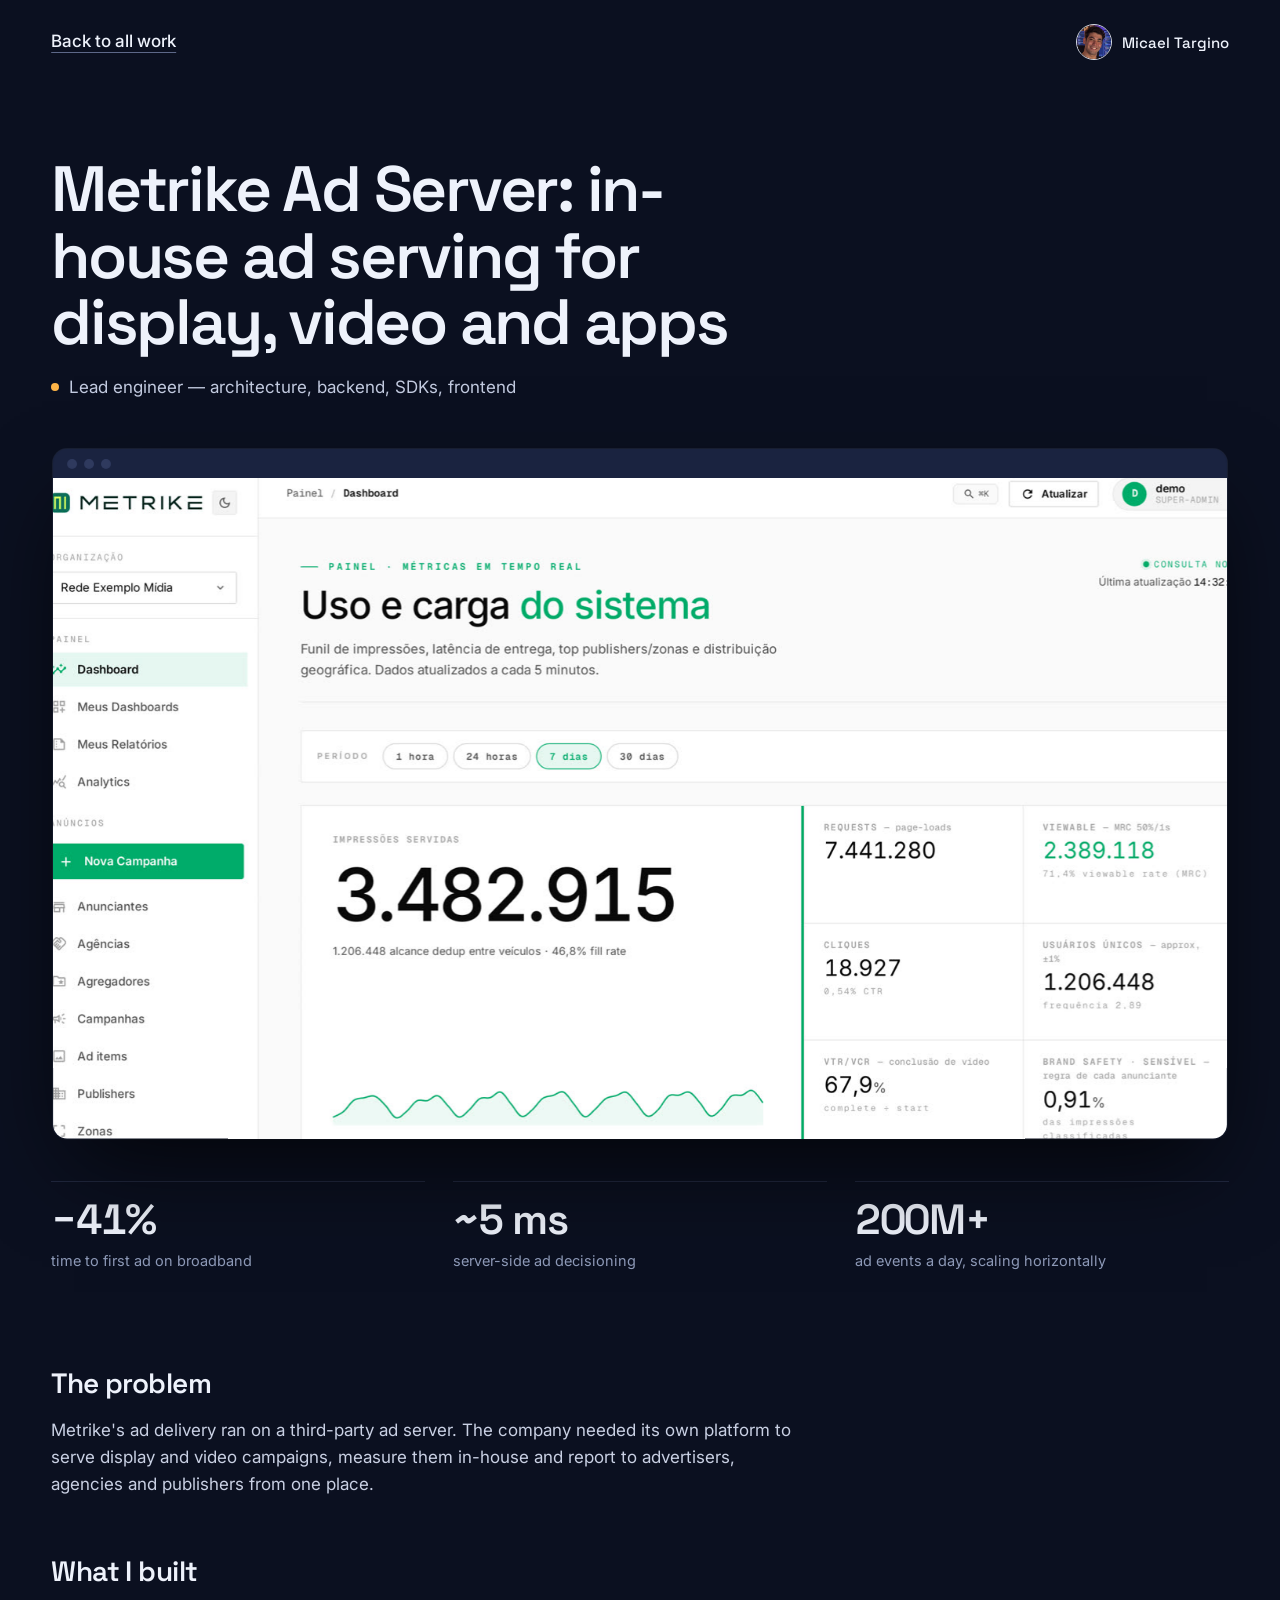
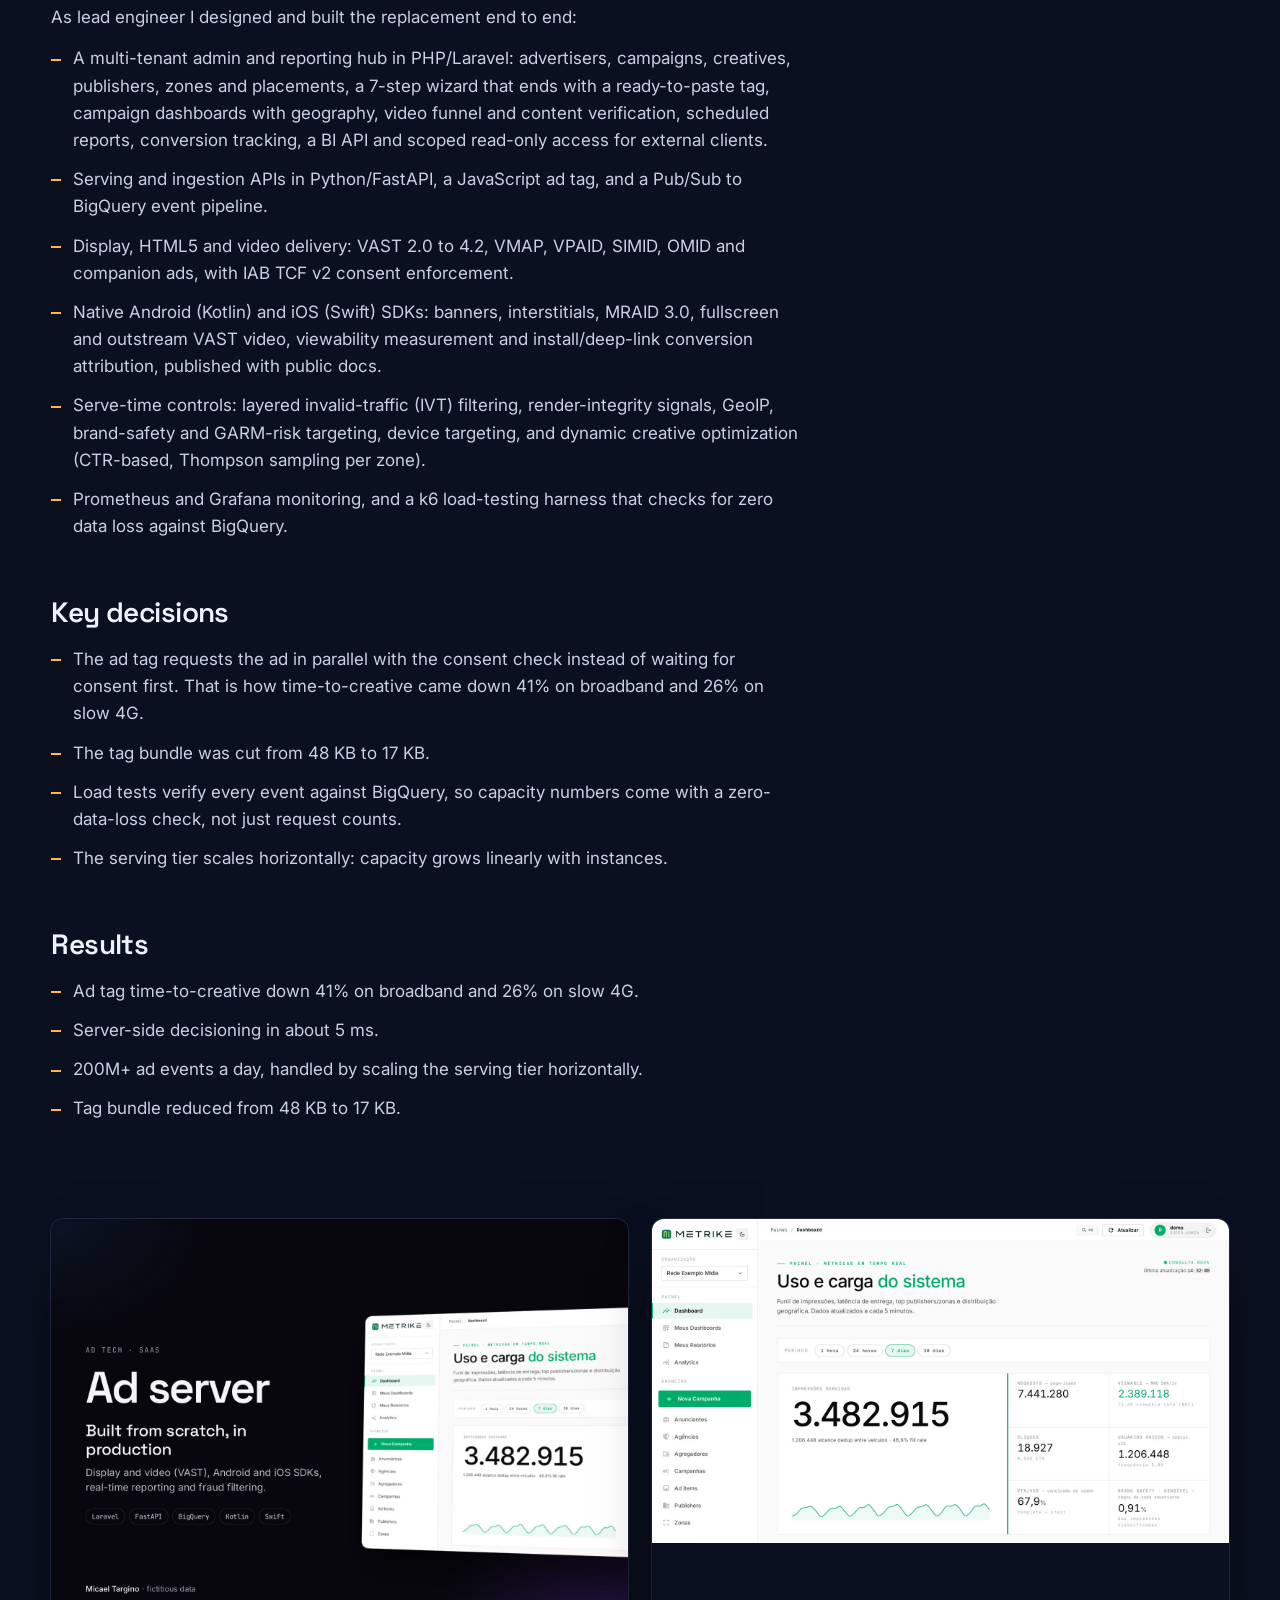
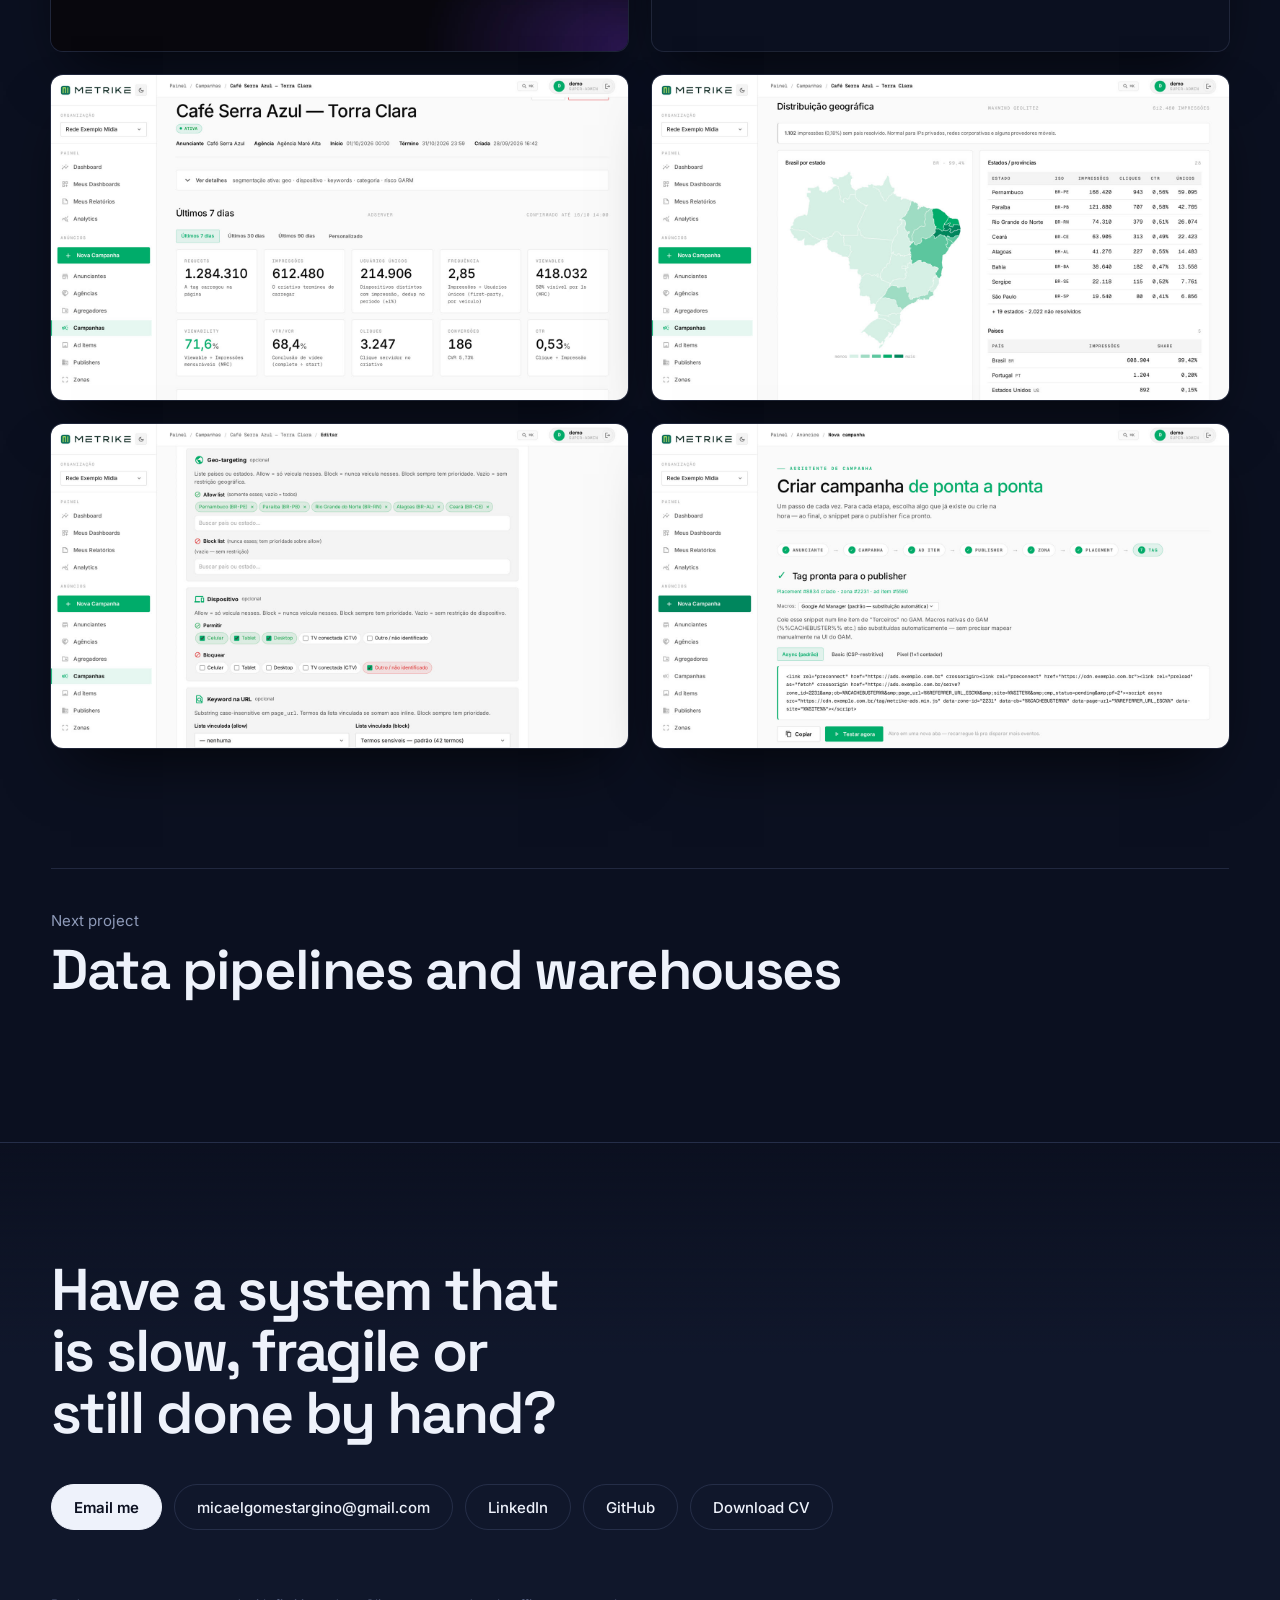
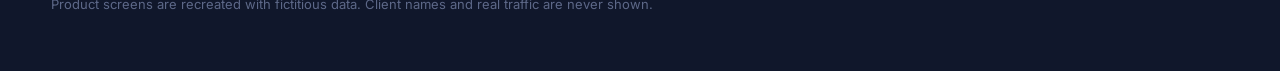
==== case/01-adserver.html @ 47297a23 "Publish portfolio site Co-Authored-By: Claude Opus 5.5 <noreply@anthropic.com>" ====
<!doctype html>
<html lang="en">
<head>
<meta charset="utf-8">
<meta name="viewport" content="width=device-width, initial-scale=1">
<title>Metrike Ad Server: in-house ad serving for display, video and apps | Micael Targino</title>
<meta name="description" content="An in-house ad server for display, video and apps, built to replace a third-party platform.">
<meta property="og:title" content="Metrike Ad Server: in-house ad serving for display, video and apps | Micael Targino">
<meta property="og:description" content="An in-house ad server for display, video and apps, built to replace a third-party platform.">
<meta name="theme-color" content="#0b1020">
<link rel="icon" href="../favicon.svg" type="image/svg+xml">
<link rel="preconnect" href="https://fonts.googleapis.com">
<link rel="preconnect" href="https://fonts.gstatic.com" crossorigin>
<link href="https://fonts.googleapis.com/css2?family=Inter:wght@400;500;600&family=Space+Grotesk:wght@500;600;700&display=swap" rel="stylesheet">
<link rel="stylesheet" href="../styles.css">
<script>document.documentElement.classList.add("js")</script>
</head>
<body class="case-page">
<nav class="case-nav wrap"><a class="link" href="../index.html#01-adserver">Back to all work</a><a class="who-mini" href="../index.html"><img class="avatar" src="../photo.jpg" alt="Micael Targino" width="56" height="56"><span>Micael Targino</span></a></nav>
<header class="case-hero wrap">
  <h1 class="case-title">Metrike Ad Server: in-house ad serving for display, video and apps</h1>
  <p class="case-role"><span class="live" aria-hidden="true"></span>Lead engineer — architecture, backend, SDKs, frontend</p>
  <div class="case-screen">
  <div class="screen screen-scroll" data-base="../" data-screen='{&quot;video&quot;:&quot;media/01-adserver/reel.mp4&quot;,&quot;poster&quot;:&quot;media/01-adserver/poster.jpg&quot;,&quot;shots&quot;:[&quot;media/01-adserver/00-cover.jpg&quot;,&quot;media/01-adserver/01-dashboard.jpg&quot;,&quot;media/01-adserver/02-campaign.jpg&quot;,&quot;media/01-adserver/03-campaign-geo.jpg&quot;,&quot;media/01-adserver/04-targeting.jpg&quot;,&quot;media/01-adserver/05-wizard-tag.jpg&quot;]}'>
    <div class="screen-bar"><i></i><i></i><i></i></div>
    <div class="screen-stage">
      <img class="screen-poster" src="../media/01-adserver/poster.jpg" alt="Metrike Ad Server screen" loading="lazy">
    </div>
  </div></div>
  <div class="stats stats-wide">
  <div class="stat">
    
    <span class="stat-value" data-count>−41%</span>
    <span class="stat-label">time to first ad on broadband</span>
  </div>
  <div class="stat">
    
    <span class="stat-value" data-count>~5 ms</span>
    <span class="stat-label">server-side ad decisioning</span>
  </div>
  <div class="stat">
    
    <span class="stat-value" data-count>200M+</span>
    <span class="stat-label">ad events a day, scaling horizontally</span>
  </div></div>
</header>
<main class="wrap case-body">
  <article class="prose"><h2>The problem</h2>
<p>Metrike's ad delivery ran on a third-party ad server. The company needed its own platform to serve display and video campaigns, measure them in-house and report to advertisers, agencies and publishers from one place.</p>
<h2>What I built</h2>
<p>As lead engineer I designed and built the replacement end to end:</p>
<ul><li>A multi-tenant admin and reporting hub in PHP/Laravel: advertisers, campaigns, creatives, publishers, zones and placements, a 7-step wizard that ends with a ready-to-paste tag, campaign dashboards with geography, video funnel and content verification, scheduled reports, conversion tracking, a BI API and scoped read-only access for external clients.</li><li>Serving and ingestion APIs in Python/FastAPI, a JavaScript ad tag, and a Pub/Sub to BigQuery event pipeline.</li><li>Display, HTML5 and video delivery: VAST 2.0 to 4.2, VMAP, VPAID, SIMID, OMID and companion ads, with IAB TCF v2 consent enforcement.</li><li>Native Android (Kotlin) and iOS (Swift) SDKs: banners, interstitials, MRAID 3.0, fullscreen and outstream VAST video, viewability measurement and install/deep-link conversion attribution, published with public docs.</li><li>Serve-time controls: layered invalid-traffic (IVT) filtering, render-integrity signals, GeoIP, brand-safety and GARM-risk targeting, device targeting, and dynamic creative optimization (CTR-based, Thompson sampling per zone).</li><li>Prometheus and Grafana monitoring, and a k6 load-testing harness that checks for zero data loss against BigQuery.</li></ul>
<h2>Key decisions</h2>
<ul><li>The ad tag requests the ad in parallel with the consent check instead of waiting for consent first. That is how time-to-creative came down 41% on broadband and 26% on slow 4G.</li><li>The tag bundle was cut from 48 KB to 17 KB.</li><li>Load tests verify every event against BigQuery, so capacity numbers come with a zero-data-loss check, not just request counts.</li><li>The serving tier scales horizontally: capacity grows linearly with instances.</li></ul>
<h2>Results</h2>
<ul><li>Ad tag time-to-creative down 41% on broadband and 26% on slow 4G.</li><li>Server-side decisioning in about 5 ms.</li><li>200M+ ad events a day, handled by scaling the serving tier horizontally.</li><li>Tag bundle reduced from 48 KB to 17 KB.</li></ul></article>
  <section class="gallery" aria-label="Screens"><figure><img src="../media/01-adserver/00-cover.jpg" alt="Metrike Ad Server screen" loading="lazy"></figure><figure><img src="../media/01-adserver/01-dashboard.jpg" alt="Metrike Ad Server screen" loading="lazy"></figure><figure><img src="../media/01-adserver/02-campaign.jpg" alt="Metrike Ad Server screen" loading="lazy"></figure><figure><img src="../media/01-adserver/03-campaign-geo.jpg" alt="Metrike Ad Server screen" loading="lazy"></figure><figure><img src="../media/01-adserver/04-targeting.jpg" alt="Metrike Ad Server screen" loading="lazy"></figure><figure><img src="../media/01-adserver/05-wizard-tag.jpg" alt="Metrike Ad Server screen" loading="lazy"></figure></section>
  <a class="next" href="05-data-pipelines.html"><span class="next-label">Next project</span><span class="next-name">Data pipelines and warehouses</span></a>
</main>

<footer class="contact" id="contact">
  <div class="wrap">
    <h2 class="contact-line">Have a system that is slow, fragile or still done by hand?</h2>
    <div class="contact-actions">
      <a class="btn btn-primary" href="mailto:micaelgomestargino@gmail.com?subject=Project%20or%20role%20for%20Micael">Email me</a>
      <button class="btn btn-copy" type="button" data-copy="micaelgomestargino@gmail.com"><span data-copy-label>micaelgomestargino@gmail.com</span></button>
      <a class="btn" href="https://linkedin.com/in/micaeltargino" target="_blank" rel="noopener">LinkedIn</a>
      <a class="btn" href="https://github.com/MicaelTargino" target="_blank" rel="noopener">GitHub</a>
      <a class="btn" href="../Micael-Targino-CV.pdf" download>Download CV</a>
    </div>
    <p class="fineprint">Product screens are recreated with fictitious data. Client names and real traffic are never shown.</p>
  </div>
</footer>
<script src="../main.js" defer></script>
</body>
</html>
---- styles.css ----
/* Palette: a dark screening room where the product footage supplies the color.
   Amber is the "on air" tally light: it marks what runs in production and what has focus. */
:root {
  --ink: #0b1020;
  --ink-2: #10172b;
  --panel: #151d35;
  --line: rgba(150, 170, 220, 0.16);
  --text: #eef2fb;
  --muted: #8e9ab8;
  --dim: #5d6888;
  --tally: #ffb547;
  --violet: #7c3aed;
  --blue: #3b82f6;

  --display: "Space Grotesk", system-ui, sans-serif;
  --body: Inter, system-ui, sans-serif;
  --gutter: clamp(16px, 4vw, 56px);
  --max: 1240px;
  --ease: cubic-bezier(0.2, 0.7, 0.1, 1);
}

*, *::before, *::after { box-sizing: border-box; }
html { -webkit-text-size-adjust: 100%; scroll-behavior: smooth; }
body {
  margin: 0;
  background: var(--ink);
  color: var(--text);
  font: 400 17px/1.6 var(--body);
  -webkit-font-smoothing: antialiased;
  overflow-x: hidden;
}
img, video { display: block; max-width: 100%; }
a { color: inherit; }
h1, h2, h3, p, ul, ol, figure { margin: 0; }
ul, ol { padding: 0; list-style: none; }
s { text-decoration: none; }
:focus-visible { outline: 2px solid var(--tally); outline-offset: 3px; border-radius: 4px; }

.wrap { width: 100%; max-width: calc(var(--max) + 2 * var(--gutter)); margin: 0 auto; padding: 0 var(--gutter); }
.skip { position: absolute; left: -9999px; }
.skip:focus { left: 16px; top: 16px; z-index: 10; background: var(--text); color: var(--ink); padding: 8px 12px; border-radius: 6px; }

/* ---------- shared bits ---------- */
.live {
  display: inline-block; width: 8px; height: 8px; border-radius: 50%;
  background: var(--tally); box-shadow: 0 0 0 0 rgba(255, 181, 71, 0.6);
  margin-right: 10px; vertical-align: 1px; flex: none;
  animation: tally 2.4s ease-out infinite;
}
@keyframes tally { 0% { box-shadow: 0 0 0 0 rgba(255, 181, 71, 0.55); } 70%, 100% { box-shadow: 0 0 0 9px rgba(255, 181, 71, 0); } }

.btn {
  display: inline-flex; align-items: center; justify-content: center;
  min-height: 46px; padding: 0 22px; border-radius: 999px;
  border: 1px solid var(--line); color: var(--text); text-decoration: none;
  font: 500 15px/1 var(--body); white-space: nowrap;
  transition: border-color .2s, background-color .2s, transform .2s var(--ease);
}
.btn:hover { border-color: rgba(238, 242, 251, 0.5); }
.btn:active { transform: scale(0.97); }
.btn-primary { background: var(--text); color: var(--ink); border-color: var(--text); font-weight: 600; }
.btn-primary:hover { background: #fff; }
.btn-copy { background: none; cursor: pointer; font-variant-numeric: tabular-nums; }
.btn-copy[data-copied] { border-color: var(--tally); color: var(--tally); }

.link { color: var(--text); text-decoration: underline; text-decoration-color: var(--dim); text-underline-offset: 5px; font-weight: 500; transition: text-decoration-color .2s; }
.link:hover { text-decoration-color: var(--tally); }

.avatar { width: 56px; height: 56px; border-radius: 50%; object-fit: cover; border: 2px solid rgba(238, 242, 251, 0.9); flex: none; }
.avatar-mono { display: grid; place-items: center; background: linear-gradient(135deg, #263156, #151d35); font: 600 18px/1 var(--display); letter-spacing: .02em; color: var(--text); }

/* ---------- screen: a product window that plays a reel ---------- */
.screen {
  position: relative; border-radius: 14px; overflow: hidden;
  background: var(--panel);
  box-shadow: 0 1px 0 rgba(255, 255, 255, 0.06) inset, 0 40px 90px -20px rgba(0, 0, 0, 0.75), 0 0 0 1px rgba(150, 170, 220, 0.12);
}
.screen-bar { display: flex; align-items: center; gap: 7px; height: 30px; padding: 0 14px; background: #1a2340; }
.screen-bar i { width: 10px; height: 10px; border-radius: 50%; background: #2f3a5e; }
.screen-title { margin-left: 10px; font-size: 12px; color: var(--muted); white-space: nowrap; overflow: hidden; text-overflow: ellipsis; }
.screen-stage { position: relative; aspect-ratio: 16 / 9; background: #0f1528; overflow: hidden; }
.screen-stage > img, .screen-stage > video { position: absolute; inset: 0; width: 100%; height: 100%; object-fit: cover; object-position: top center; }
.screen-stage > .layer { transition: opacity .7s ease; }
.screen-stage > .layer.out { opacity: 0; }
.screen-stage > img.kb { animation: kenburns 9s ease-out both; transform-origin: 30% 20%; }
@keyframes kenburns { from { transform: scale(1.0); } to { transform: scale(1.07); } }
.screen-empty { position: absolute; inset: 0; display: grid; place-items: center; color: var(--dim); font: 500 18px var(--display); }

/* ---------- hero ---------- */
.hero { position: relative; min-height: 100svh; display: flex; flex-direction: column; justify-content: center; padding: 40px 0 28px; overflow: hidden; }
.hero-glow {
  position: absolute; inset: 0; pointer-events: none;
  background:
    radial-gradient(55% 60% at 78% 45%, rgba(124, 58, 237, 0.26), transparent 70%),
    radial-gradient(40% 50% at 95% 100%, rgba(59, 130, 246, 0.16), transparent 70%);
}
.hero-grid { position: relative; display: grid; grid-template-columns: minmax(0, 11fr) minmax(0, 13fr); gap: clamp(32px, 4vw, 64px); align-items: center; }

.who { display: flex; align-items: center; gap: 14px; margin-bottom: 32px; }
.who-name { font: 600 17px/1.3 var(--display); }
.who-place { font-size: 14px; color: var(--muted); }

.headline { font: 600 clamp(38px, 4.4vw, 64px)/1.03 var(--display); letter-spacing: -0.035em; text-wrap: balance; }
.headline .line { display: block; overflow: hidden; padding-bottom: 0.08em; margin-bottom: -0.08em; }
.headline .line > span { display: inline-block; }
.headline .line + .line > span { color: var(--muted); }

.intro { margin-top: 22px; max-width: 34ch; font-size: clamp(17px, 1.4vw, 19px); color: #c3cbe0; }
.creds { display: flex; flex-wrap: wrap; gap: 8px; margin-top: 24px; }
.creds li { font-size: 13.5px; padding: 7px 13px; border: 1px solid var(--line); border-radius: 999px; color: #cdd4e6; }
.hero-actions { display: flex; flex-wrap: wrap; gap: 12px; margin-top: 32px; }

.hero-stage { perspective: 1800px; margin-right: calc(-1 * var(--gutter) - 6vw); }
.hero-tilt { transform: rotateY(-13deg) rotateX(5deg) translateZ(0); transform-style: preserve-3d; transition: transform .8s var(--ease); }
.screen-hero { border-radius: 16px; }

.reel-tabs { display: grid; grid-template-columns: repeat(5, minmax(0, 1fr)); gap: 16px; margin-top: 44px; }
.reel-tabs button {
  all: unset; box-sizing: border-box; display: block; width: 100%; cursor: pointer; padding: 4px 0 6px;
  color: var(--dim); font-size: 14px; transition: color .25s;
}
.reel-tabs button:hover, .reel-tabs button[aria-pressed="true"] { color: var(--text); }
.reel-tabs button:focus-visible { outline: 2px solid var(--tally); outline-offset: 4px; }
.reel-bar { display: block; height: 2px; background: var(--line); border-radius: 2px; overflow: hidden; margin-bottom: 12px; }
.reel-bar > span { display: block; height: 100%; width: 0; background: var(--text); }
.reel-tabs button[aria-pressed="true"] .reel-bar > span { background: var(--tally); }
.reel-name { display: block; white-space: nowrap; overflow: hidden; text-overflow: ellipsis; }

/* the one orchestrated moment: page load */
.js .headline .line > span { transform: translateY(105%); }
.js .who, .js .intro, .js .creds, .js .hero-actions, .js .reel-tabs { opacity: 0; transform: translateY(14px); }
.js .hero-tilt { opacity: 0; transform: rotateY(-38deg) rotateX(8deg) translateX(14%) scale(0.92); }
.ready .headline .line > span { transform: none; transition: transform 1s var(--ease); }
.ready .headline .line:nth-child(2) > span { transition-delay: .12s; }
.ready .who, .ready .intro, .ready .creds, .ready .hero-actions, .ready .reel-tabs { opacity: 1; transform: none; transition: opacity .8s ease, transform .8s var(--ease); }
.ready .who { transition-delay: 0s; }
.ready .intro { transition-delay: .35s; }
.ready .creds { transition-delay: .45s; }
.ready .hero-actions { transition-delay: .55s; }
.ready .reel-tabs { transition-delay: 1s; }
.ready .hero-tilt { opacity: 1; transform: rotateY(-13deg) rotateX(5deg); transition: transform 1.6s var(--ease) .25s, opacity 1s ease .25s; }
.ready.settled .hero-tilt { transition: transform .8s var(--ease); transform: rotateY(calc(-13deg + var(--rx, 0deg))) rotateX(calc(5deg + var(--ry, 0deg))); }

/* ---------- sections ---------- */
.section { padding: clamp(80px, 11vw, 150px) 0 0; }
.section-tight { padding-top: clamp(72px, 9vw, 120px); }
.section-title { font: 600 clamp(30px, 3.4vw, 44px)/1.1 var(--display); letter-spacing: -0.025em; }
.section-sub { margin-top: 12px; max-width: 52ch; color: var(--muted); }

/* ---------- projects ---------- */
.projects { display: grid; gap: clamp(96px, 12vw, 168px); margin-top: clamp(48px, 6vw, 80px); }
.project-head { display: grid; grid-template-columns: minmax(0, 5fr) minmax(0, 6fr); gap: 32px; align-items: end; margin-bottom: 32px; }
.project-name { font: 600 clamp(30px, 3.8vw, 52px)/1.04 var(--display); letter-spacing: -0.03em; }
.project-name a { text-decoration: none; }
.project-name a:hover { color: #fff; }
.project-what { color: #c3cbe0; font-size: 18px; max-width: 46ch; justify-self: end; }
.project-screen { display: block; text-decoration: none; border-radius: 16px; }
.screen-scroll { transform: scale(var(--s, 1)); transform-origin: 50% 0; will-change: transform; }
.project-screen .screen { transition: box-shadow .4s; }
.project-screen:hover .screen { box-shadow: 0 1px 0 rgba(255, 255, 255, 0.06) inset, 0 50px 110px -20px rgba(0, 0, 0, 0.85), 0 0 0 1px rgba(255, 181, 71, 0.35); }

.project-foot { display: grid; grid-template-columns: minmax(0, 4fr) minmax(0, 8fr); gap: 40px; margin-top: 36px; align-items: start; }
.project-role { display: flex; align-items: center; font-weight: 500; }
.project-stack { margin-top: 6px; color: var(--muted); font-size: 15px; }
.project-meta .link { display: inline-block; margin-top: 18px; }

.stats { display: grid; grid-template-columns: repeat(3, minmax(0, 1fr)); gap: 28px; }
.stat { display: flex; flex-direction: column; border-top: 1px solid var(--line); padding-top: 16px; }
.stat-from { font: 500 18px/1 var(--display); color: #7f8bab; position: relative; align-self: flex-start; margin-bottom: 8px; }
.stat-from::after { content: ""; position: absolute; left: -3px; right: -3px; top: 50%; height: 2px; background: var(--tally); transform-origin: left; }
.stat-value { font: 600 clamp(32px, 3.3vw, 46px)/1 var(--display); letter-spacing: -0.03em; font-variant-numeric: tabular-nums; white-space: nowrap; }
.stat-label { margin-top: 10px; font-size: 14.5px; line-height: 1.45; color: var(--muted); }
.js .stat-from::after { transform: scaleX(0); transition: transform .7s var(--ease) .2s; }
.js .in .stat-from::after { transform: scaleX(1); }

.highlights { display: grid; grid-template-columns: repeat(3, minmax(0, 1fr)); gap: 28px; }
.highlights li { border-top: 1px solid var(--line); padding-top: 16px; font: 500 18px/1.35 var(--display); letter-spacing: -0.01em; }

/* ---------- inside Metrike ---------- */
.wins { margin-top: 48px; display: grid; grid-template-columns: repeat(2, minmax(0, 1fr)); column-gap: 56px; }
.win { display: grid; grid-template-columns: minmax(150px, 2fr) minmax(0, 3fr); gap: 24px; padding: 28px 0; border-top: 1px solid var(--line); }
.win-num { display: flex; flex-direction: column; }
.win-num .stat-value { font-size: clamp(28px, 2.6vw, 36px); }
.win-text h3 { font: 600 18px/1.3 var(--display); letter-spacing: -0.01em; }
.win-text p { margin-top: 6px; font-size: 15px; line-height: 1.55; color: var(--muted); }

/* ---------- experience ---------- */
.exp { margin-top: 32px; }
.exp li { display: grid; grid-template-columns: 160px minmax(0, 1fr) auto; gap: 24px; padding: 16px 0; border-top: 1px solid var(--line); }
.exp li:last-child { border-bottom: 1px solid var(--line); }
.exp-when { color: var(--dim); font-variant-numeric: tabular-nums; }
.exp-what { font-weight: 500; }
.exp-where { color: var(--muted); text-align: right; }

/* ---------- contact ---------- */
.contact { margin-top: clamp(64px, 8vw, 112px); padding: clamp(72px, 9vw, 120px) 0 56px; background: linear-gradient(180deg, transparent, var(--ink-2) 40%); border-top: 1px solid var(--line); }
.contact-line { font: 600 clamp(32px, 4.6vw, 64px)/1.05 var(--display); letter-spacing: -0.035em; max-width: 18ch; text-wrap: balance; }
.contact-actions { display: flex; flex-wrap: wrap; gap: 12px; margin-top: 40px; }
.fineprint { margin-top: 64px; font-size: 13px; color: var(--dim); }

/* ---------- case pages ---------- */
.case-nav { display: flex; justify-content: space-between; align-items: center; padding-top: 24px; padding-bottom: 24px; }
.who-mini { display: flex; align-items: center; gap: 10px; text-decoration: none; font: 500 15px var(--display); }
.who-mini .avatar { width: 36px; height: 36px; font-size: 13px; border-width: 1.5px; }
.case-hero { padding-top: clamp(32px, 6vw, 72px); }
.case-title { font: 600 clamp(34px, 5vw, 64px)/1.04 var(--display); letter-spacing: -0.035em; max-width: 22ch; text-wrap: balance; }
.case-role { display: flex; align-items: center; margin-top: 18px; color: #c3cbe0; }
.case-screen { margin-top: 48px; }
.stats-wide { margin-top: 40px; }
.case-body { padding-top: clamp(56px, 8vw, 96px); }
.prose { max-width: 68ch; }
.prose h2 { font: 600 clamp(22px, 2.2vw, 28px)/1.2 var(--display); letter-spacing: -0.02em; margin: 56px 0 16px; }
.prose h2:first-child { margin-top: 0; }
.prose p { color: #c9d0e3; margin-top: 14px; }
.prose ul { margin-top: 14px; display: grid; gap: 12px; }
.prose li { position: relative; padding-left: 22px; color: #c9d0e3; }
.prose li::before { content: ""; position: absolute; left: 0; top: .78em; width: 10px; height: 2px; background: var(--tally); }
.prose strong { color: var(--text); font-weight: 600; }
.gallery { margin-top: 96px; display: grid; grid-template-columns: repeat(2, minmax(0, 1fr)); gap: 24px; }
.gallery figure { border-radius: 12px; overflow: hidden; box-shadow: 0 0 0 1px var(--line), 0 30px 60px -20px rgba(0, 0, 0, .7); }
.gallery img { width: 100%; height: auto; }
.next { display: block; margin-top: 120px; padding: 40px 0; border-top: 1px solid var(--line); text-decoration: none; }
.next-label { display: block; color: var(--muted); font-size: 15px; }
.next-name { display: block; margin-top: 8px; font: 600 clamp(30px, 4.4vw, 56px)/1.05 var(--display); letter-spacing: -0.03em; transition: color .2s; }
.next:hover .next-name { color: var(--tally); }

/* ---------- responsive ---------- */
@media (max-width: 960px) {
  .hero { min-height: 0; padding-top: 40px; }
  .hero-grid { grid-template-columns: 1fr; }
  .hero-stage { margin-right: 0; perspective: none; }
  .hero-tilt, .ready .hero-tilt, .ready.settled .hero-tilt { transform: none; }
  .js .hero-tilt { transform: translateY(24px); }
  .reel-tabs { display: flex; overflow-x: auto; gap: 20px; margin-top: 28px; scrollbar-width: none; }
  .reel-tabs li { flex: 0 0 auto; width: 150px; }
  .project-head, .project-foot { grid-template-columns: 1fr; gap: 16px; }
  .project-what { justify-self: start; }
  .project-foot { gap: 32px; }
  .wins { grid-template-columns: 1fr; }
}
@media (max-width: 640px) {
  body { font-size: 16px; }
  .who { margin-bottom: 28px; }
  .stats, .highlights { grid-template-columns: 1fr; gap: 20px; }
  .stat { flex-direction: row; flex-wrap: wrap; align-items: baseline; column-gap: 12px; }
  .stat-from { margin-bottom: 0; }
  .stat-label { flex-basis: 100%; margin-top: 6px; }
  .win { grid-template-columns: 1fr; gap: 10px; }
  .win-num { flex-direction: row; align-items: baseline; gap: 12px; }
  .exp li { grid-template-columns: 1fr; gap: 2px; }
  .exp-where { text-align: left; }
  .gallery { grid-template-columns: 1fr; }
  .screen-bar { height: 22px; }
  .screen-bar i { width: 7px; height: 7px; }
  .btn { flex: 1 1 auto; }
}

@media (prefers-reduced-motion: reduce) {
  *, *::before, *::after { animation: none !important; transition: none !important; }
  html { scroll-behavior: auto; }
  .js .headline .line > span, .js .who, .js .intro, .js .creds, .js .hero-actions, .js .reel-tabs, .js .hero-tilt { opacity: 1; transform: none; }
  .hero-tilt { transform: rotateY(-13deg) rotateX(5deg); }
  .js .stat-from::after { transform: scaleX(1); }
  .screen-scroll { transform: none; }
}
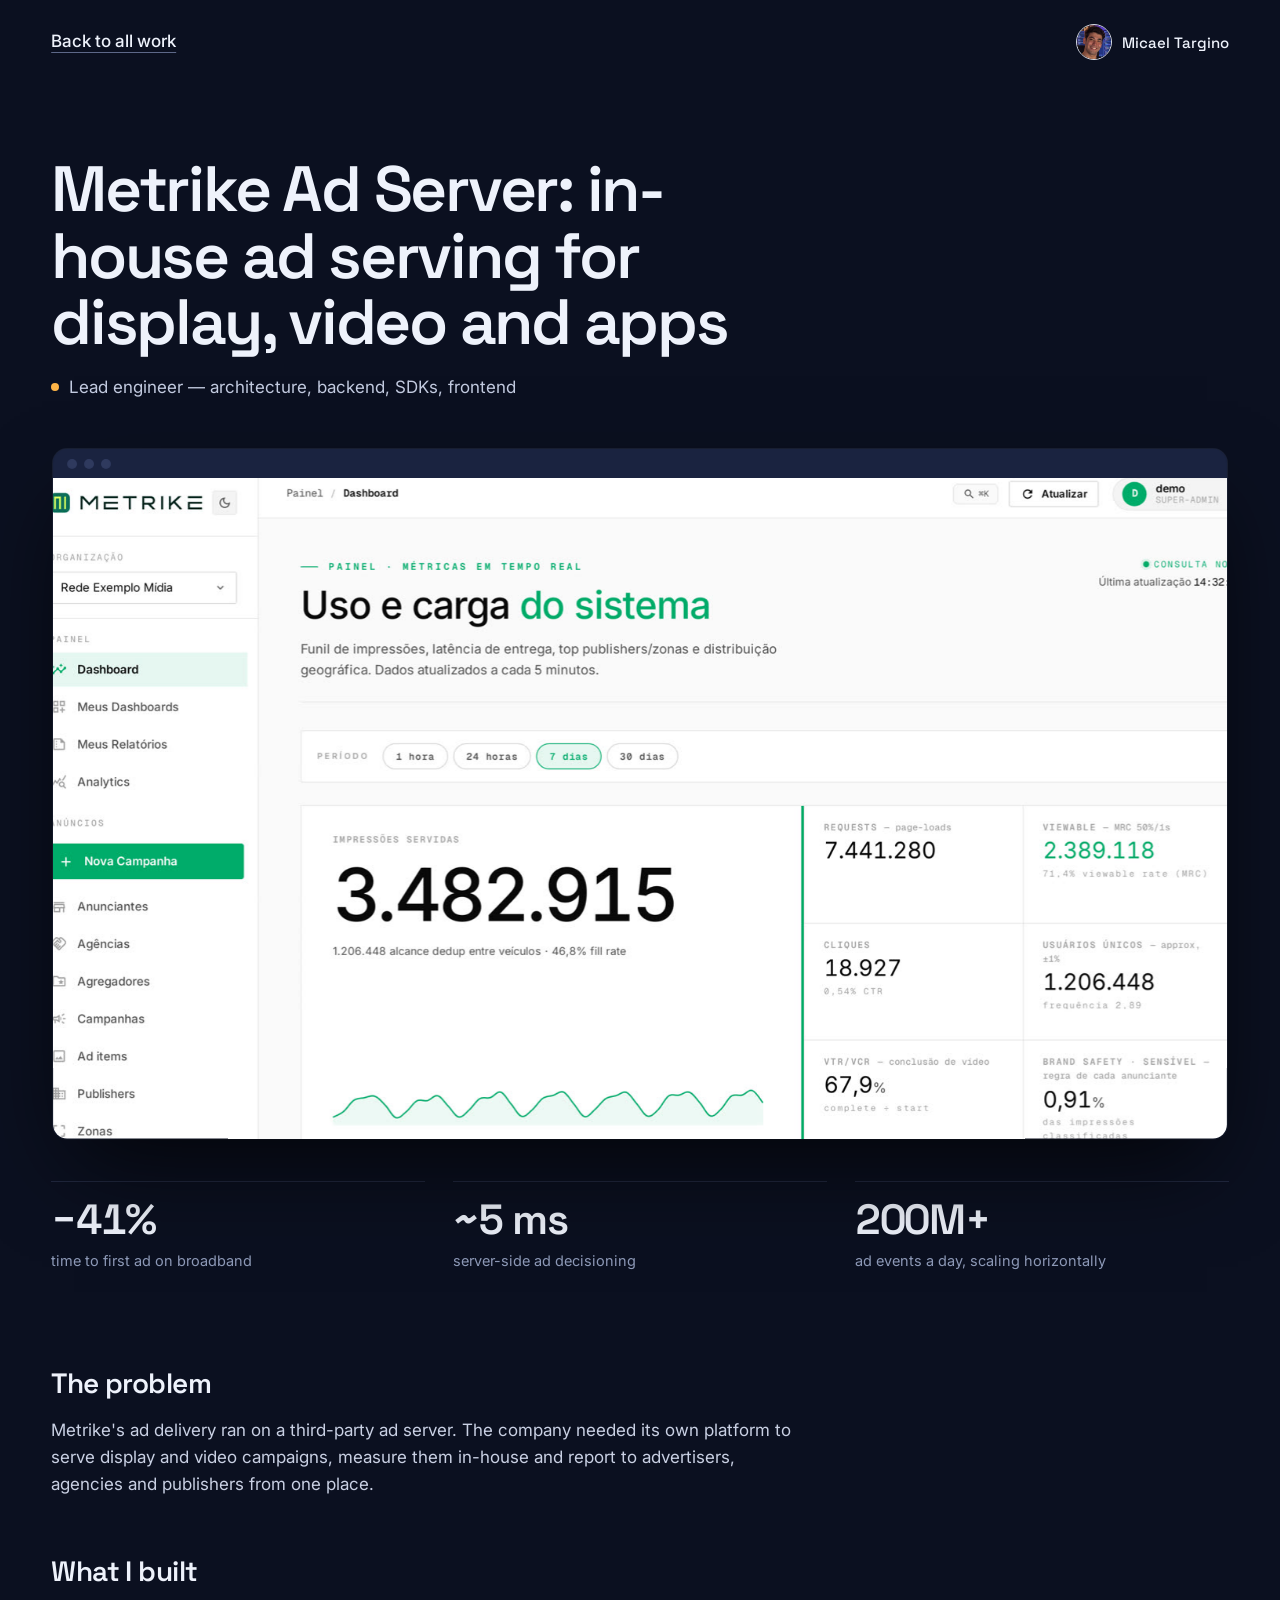
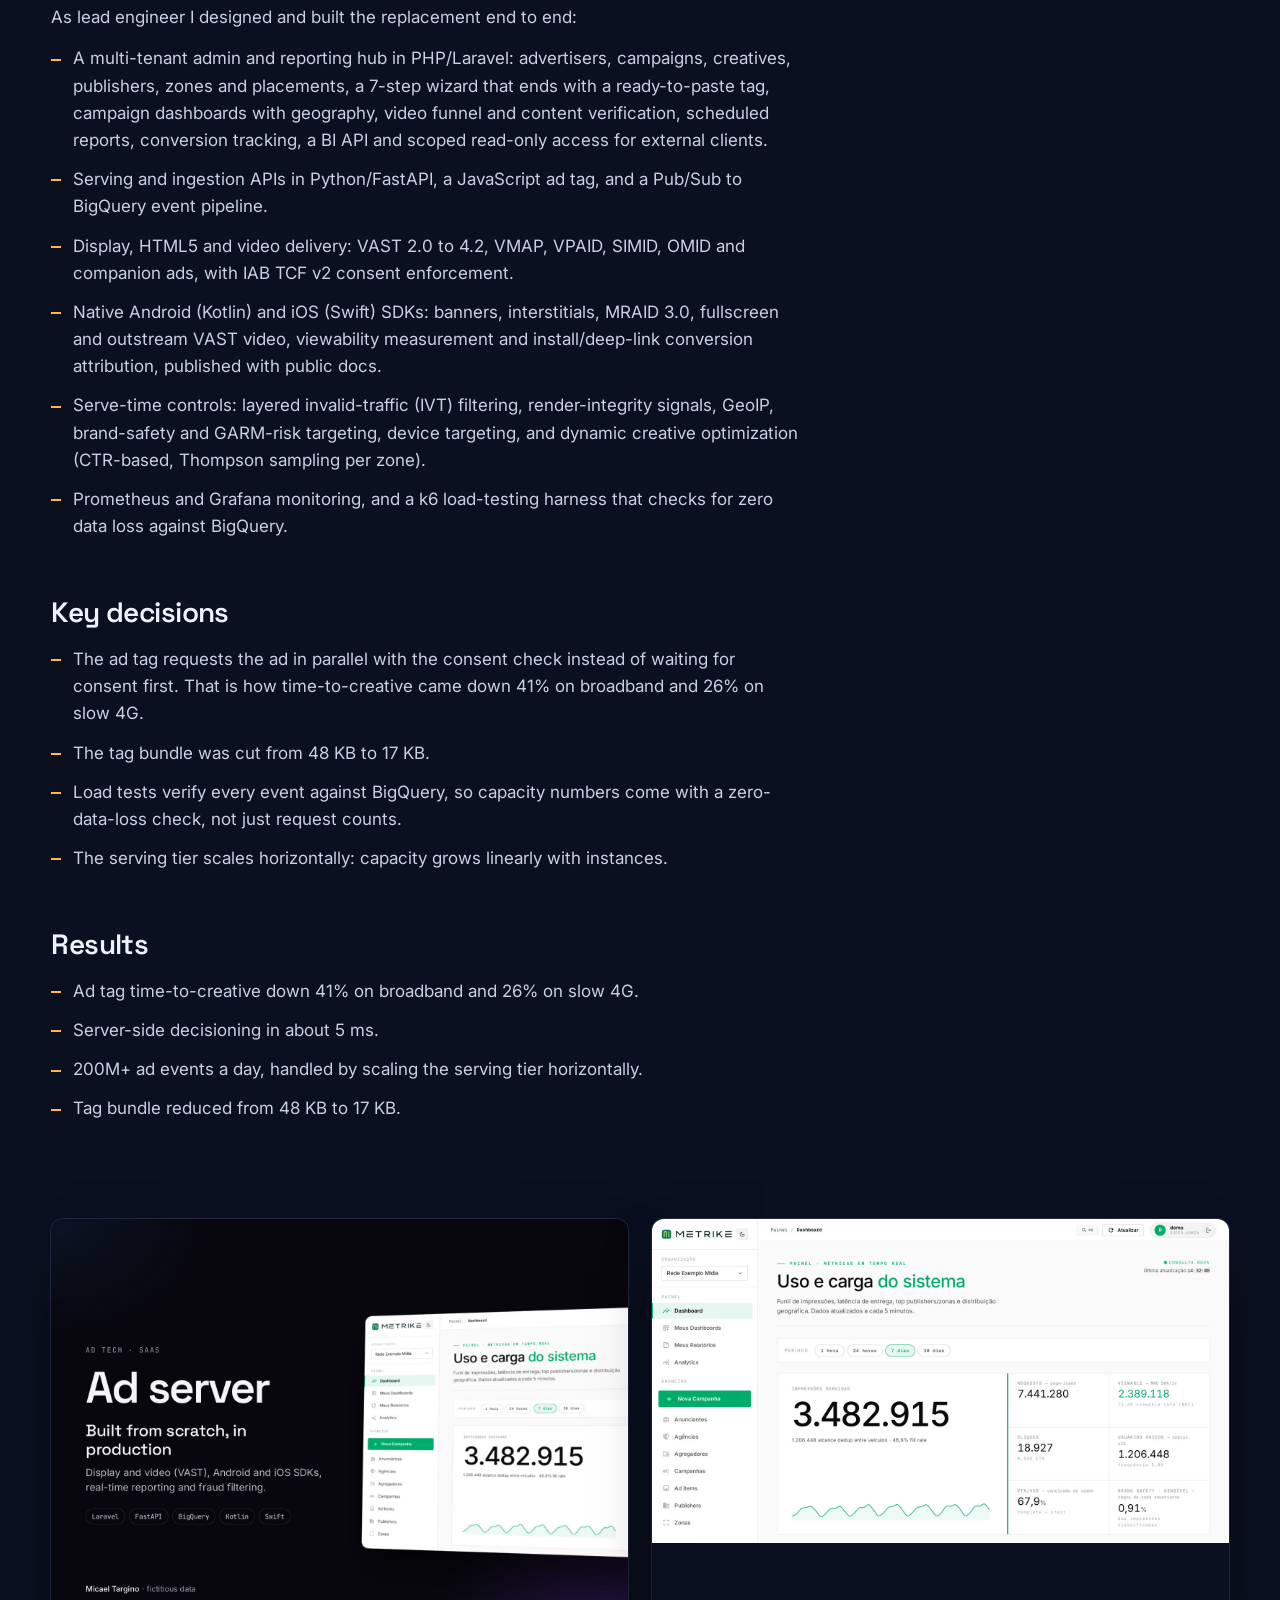
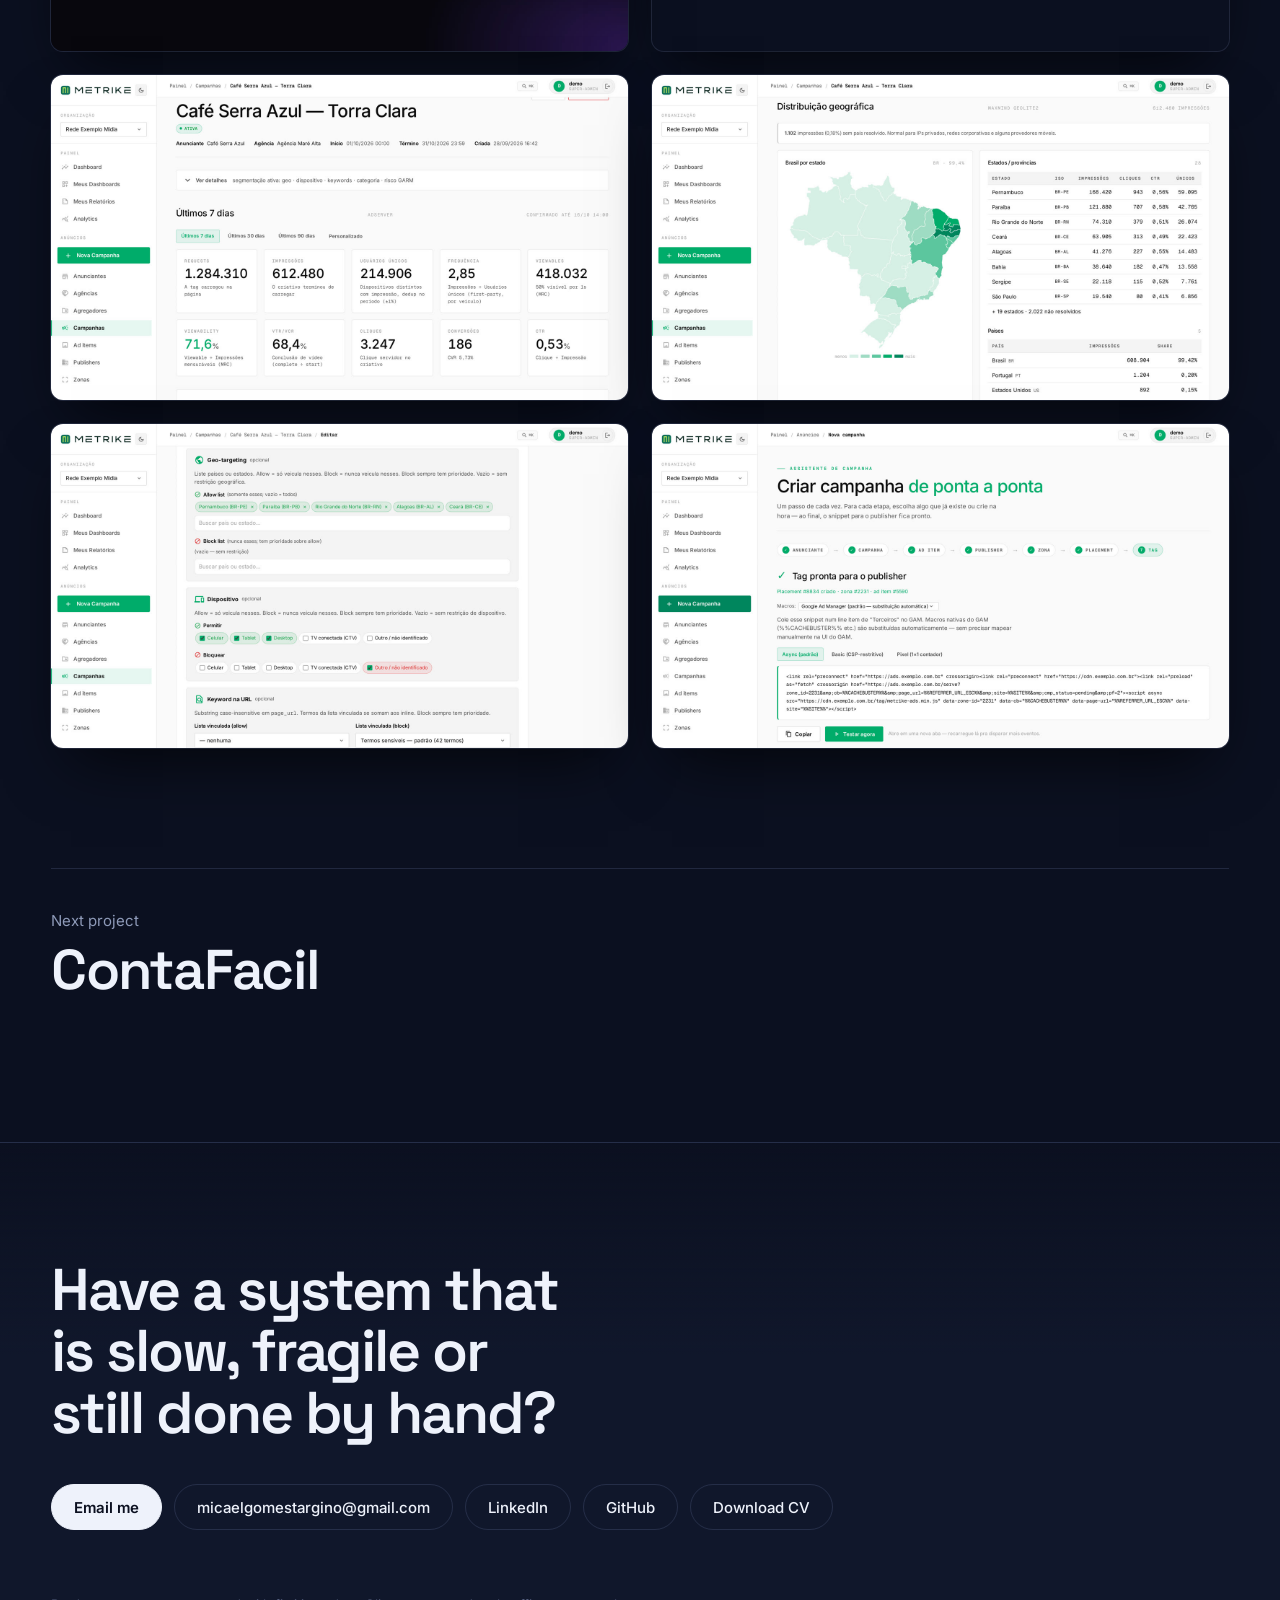
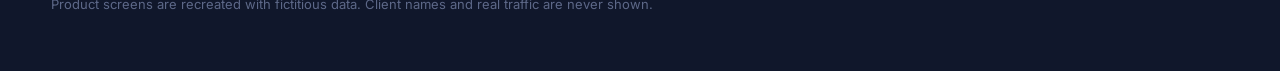
==== commit 090e3330: "Add ContaFacil case: multi-company finance back office, OFX reconciliation, migration verified to th" ====
--- a/case/01-adserver.html
+++ b/case/01-adserver.html
@@ -55,7 +55,7 @@
 <h2>Results</h2>
 <ul><li>Ad tag time-to-creative down 41% on broadband and 26% on slow 4G.</li><li>Server-side decisioning in about 5 ms.</li><li>200M+ ad events a day, handled by scaling the serving tier horizontally.</li><li>Tag bundle reduced from 48 KB to 17 KB.</li></ul></article>
   <section class="gallery" aria-label="Screens"><figure><img src="../media/01-adserver/00-cover.jpg" alt="Metrike Ad Server screen" loading="lazy"></figure><figure><img src="../media/01-adserver/01-dashboard.jpg" alt="Metrike Ad Server screen" loading="lazy"></figure><figure><img src="../media/01-adserver/02-campaign.jpg" alt="Metrike Ad Server screen" loading="lazy"></figure><figure><img src="../media/01-adserver/03-campaign-geo.jpg" alt="Metrike Ad Server screen" loading="lazy"></figure><figure><img src="../media/01-adserver/04-targeting.jpg" alt="Metrike Ad Server screen" loading="lazy"></figure><figure><img src="../media/01-adserver/05-wizard-tag.jpg" alt="Metrike Ad Server screen" loading="lazy"></figure></section>
-  <a class="next" href="05-data-pipelines.html"><span class="next-label">Next project</span><span class="next-name">Data pipelines and warehouses</span></a>
+  <a class="next" href="06-contafacil.html"><span class="next-label">Next project</span><span class="next-name">ContaFacil</span></a>
 </main>
 
 <footer class="contact" id="contact">
